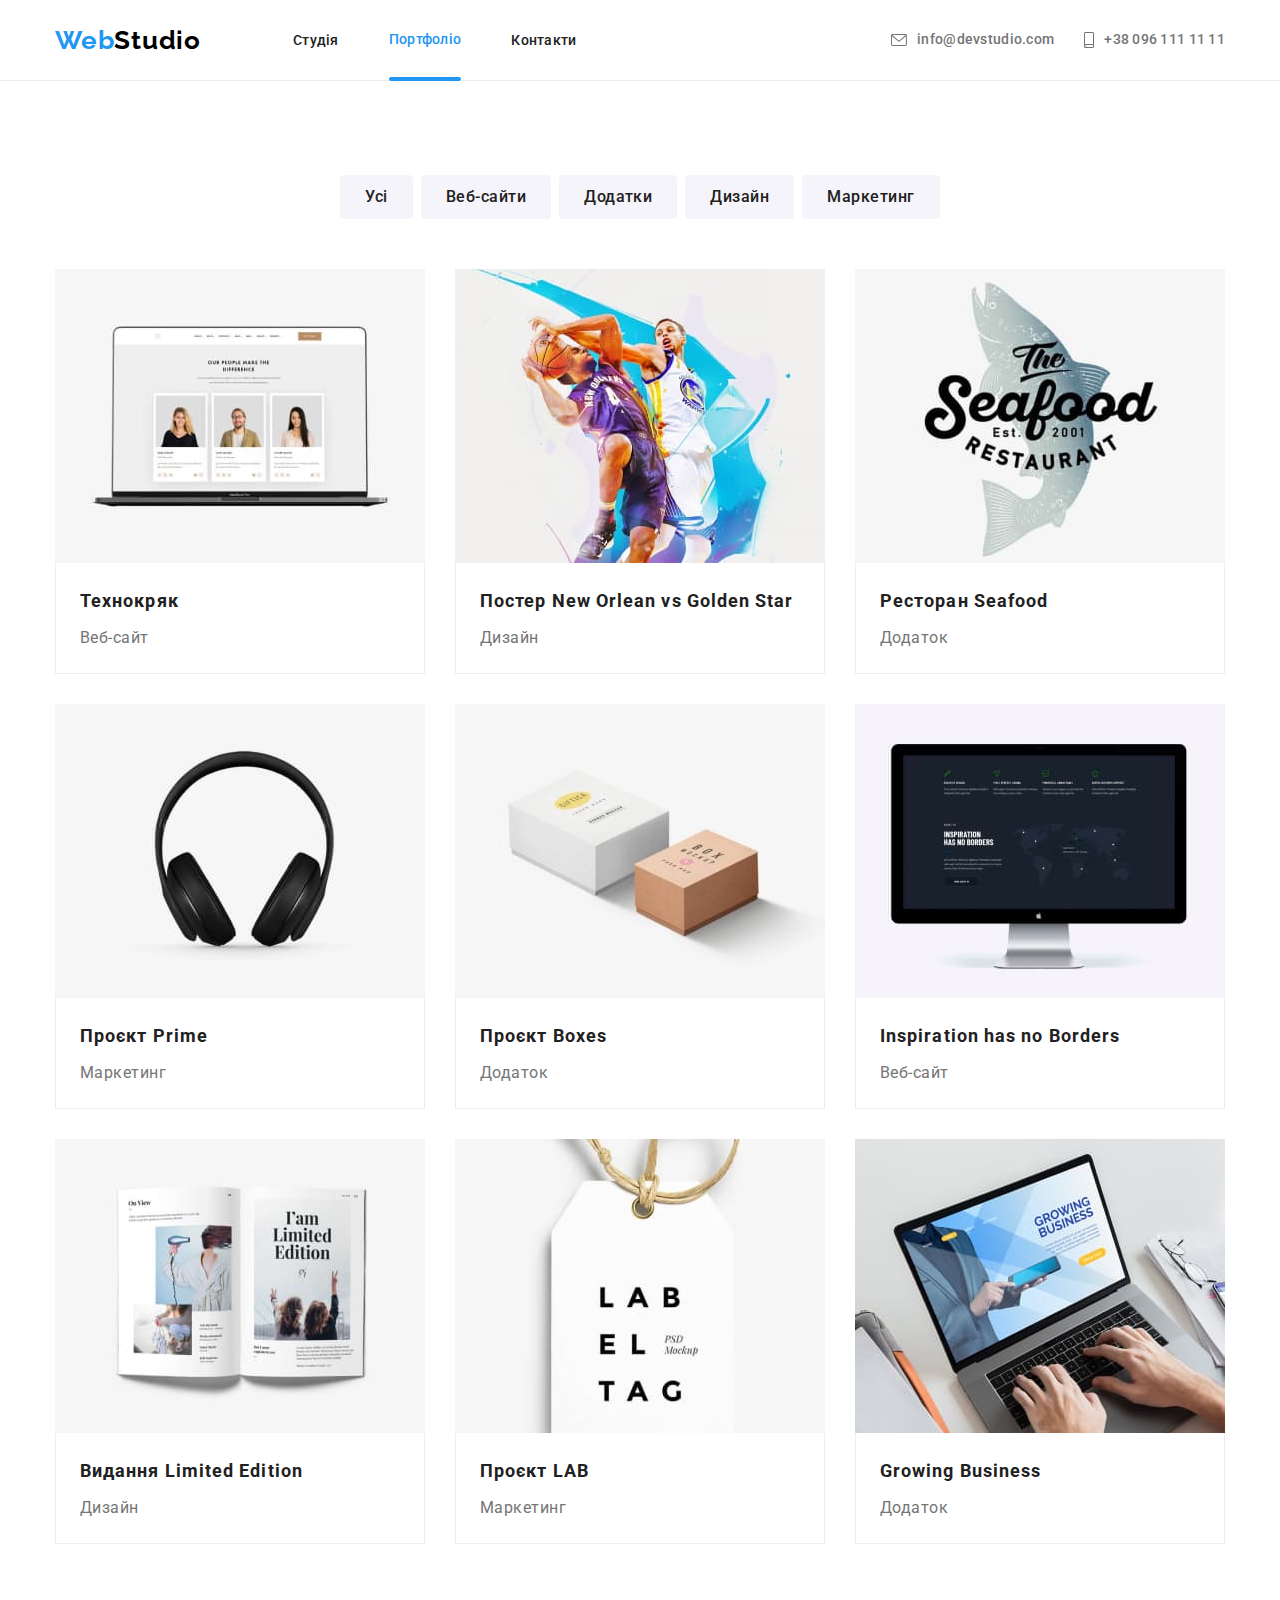
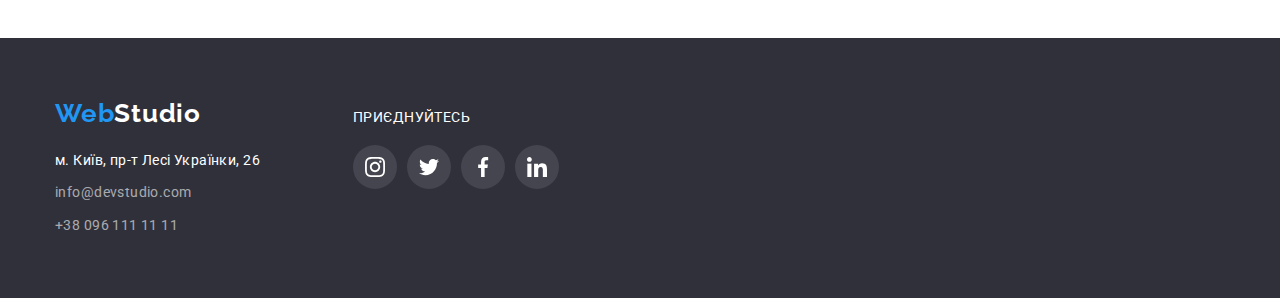
==== portfolio.html @ 1a9cc2b4 "сделал форму без чекбокса иконок ховере на иконках" ====
<!DOCTYPE html>
<html lang="uk">
  <head>
    <meta charset="UTF-8" />
    <meta http-equiv="X-UA-Compatible" content="IE=edge" />
    <meta name="viewport" content="width=device-width, initial-scale=1.0" />
    <title>Document</title>
    <link rel="preconnect" href="https://fonts.googleapis.com" />
    <link rel="preconnect" href="https://fonts.gstatic.com" crossorigin />
    <link
      href="https://fonts.googleapis.com/css2?family=Raleway:wght@700&family=Roboto:wght@400;500;700;900&display=swap"
      rel="stylesheet"
    />
    <link
      rel="stylesheet"
      href="https://cdnjs.cloudflare.com/ajax/libs/modern-normalize/1.0.0/modern-normalize.min.css"
    />
    <link rel="stylesheet" href="./css/common.css" />
    <link rel="stylesheet" href="./css/portfolio.css" />
  </head>
  <body>
    <header class="header">
      <div class="container header-container">
        <nav class="nav-header">
          <a href="index.html" class="logo logo-header"
            ><span class="accentlogo">Web</span>Studio</a
          >
          <ul class="site-nav">
            <li class="site-nav-item"><a href="index.html" class="link">Студія</a></li>
            <li class="site-nav-item">
              <a href="portfolio.html" class="link current">Портфоліо</a>
            </li>
            <li class="site-nav-item"><a href="" class="link">Контакти</a></li>
          </ul>
        </nav>

        <ul class="contacts">
          <li class="contacts-item">
            <a href="mailto:info@devstudio.com" class="contacts-link">
              <svg class="icon-header-mail" width="16" height="12">
                <use href="./images/icons.svg#icon-mail"></use>
              </svg>
              info@devstudio.com</a
            >
          </li>
          <li class="contacts-item">
            <a href="tel:+390961111111" class="contacts-link">
              <svg class="icon-header-smartphone" width="10" height="16">
                <use href="./images/icons.svg#icon-smartphone"></use>
              </svg>
              +38 096 111 11 11</a
            >
          </li>
        </ul>
      </div>
    </header>
    <main>
      <section class="section">
        <div class="container">
          <h1 class="visually-hidden">Список прикладів робіт</h1>
          <ul class="portfolio-menu-list">
            <li class="portfolio-menu-item">
              <button type="button" class="btn-secondary">Усі</button>
            </li>
            <li class="portfolio-menu-item">
              <button type="button" class="btn-secondary">Веб-сайти</button>
            </li>
            <li class="portfolio-menu-item">
              <button type="button" class="btn-secondary">Додатки</button>
            </li>
            <li class="portfolio-menu-item">
              <button type="button" class="btn-secondary">Дизайн</button>
            </li>
            <li class="portfolio-menu-item">
              <button type="button" class="btn-secondary">Маркетинг</button>
            </li>
          </ul>
          <ul class="portfolio-list">
            <li class="portfolio-item">
              <a href="" class="portfolio-link">
                <div class="overlay-wrapper">
                  <img
                    src="./images/notebook.jpg"
                    class="portfolio-img"
                    alt="ноутбук"
                    width="370"
                  />
                  <p class="overlay">
                    Ресурс пропонує комплексні пропозиції з різним рівнем функціоналу та сервісів.
                    Все це дозволить відвідувачу отримати вичерпні відомості про компанію чи
                    приватну особу.
                  </p>
                </div>

                <div class="portfolio-title-text">
                  <h2 class="portfolio-sub-title">Технокряк</h2>
                  <p class="portfolio-text">Веб-сайт</p>
                </div>
              </a>
            </li>
            <li class="portfolio-item">
              <a href="" class="portfolio-link">
                <div class="overlay-wrapper">
                  <img
                    src="./images/basketball.jpg"
                    class="portfolio-img"
                    alt="басектболісти"
                    width="370"
                  />
                  <p class="overlay">
                    Ресурс пропонує комплексні пропозиції з різним рівнем функціоналу та сервісів.
                    Все це дозволить відвідувачу отримати вичерпні відомості про компанію чи
                    приватну особу.
                  </p>
                </div>
                <div class="portfolio-title-text">
                  <h2 class="portfolio-sub-title">Постер New Orlean vs Golden Star</h2>
                  <p class="portfolio-text">Дизайн</p>
                </div>
              </a>
            </li>
            <li class="portfolio-item">
              <a href="" class="portfolio-link">
                <div class="overlay-wrapper">
                  <img src="./images/seafood.jpg" class="portfolio-img" alt="емблема" width="370" />
                  <p class="overlay">
                    Ресурс пропонує комплексні пропозиції з різним рівнем функціоналу та сервісів.
                    Все це дозволить відвідувачу отримати вичерпні відомості про компанію чи
                    приватну особу.
                  </p>
                </div>
                <div class="portfolio-title-text">
                  <h2 class="portfolio-sub-title">Ресторан Seafood</h2>
                  <p class="portfolio-text">Додаток</p>
                </div>
              </a>
            </li>
            <li class="portfolio-item">
              <a href="" class="portfolio-link">
                <div class="overlay-wrapper">
                  <img
                    src="./images/headphones.jpg"
                    class="portfolio-img"
                    alt="навушники"
                    width="370"
                  />
                  <p class="overlay">
                    Ресурс пропонує комплексні пропозиції з різним рівнем функціоналу та сервісів.
                    Все це дозволить відвідувачу отримати вичерпні відомості про компанію чи
                    приватну особу.
                  </p>
                </div>
                <div class="portfolio-title-text">
                  <h2 class="portfolio-sub-title">Проєкт Prime</h2>
                  <p class="portfolio-text">Маркетинг</p>
                </div>
              </a>
            </li>
            <li class="portfolio-item">
              <a href="" class="portfolio-link">
                <div class="overlay-wrapper">
                  <img src="./images/boxes.jpg" class="portfolio-img" alt="коробки" width="370" />
                  <p class="overlay">
                    Ресурс пропонує комплексні пропозиції з різним рівнем функціоналу та сервісів.
                    Все це дозволить відвідувачу отримати вичерпні відомості про компанію чи
                    приватну особу.
                  </p>
                </div>
                <div class="portfolio-title-text">
                  <h2 class="portfolio-sub-title">Проєкт Boxes</h2>
                  <p class="portfolio-text">Додаток</p>
                </div>
              </a>
            </li>
            <li class="portfolio-item">
              <a href="" class="portfolio-link">
                <div class="overlay-wrapper">
                  <img src="./images/monitor.jpg" class="portfolio-img" alt="монітор" width="370" />
                  <p class="overlay">
                    Ресурс пропонує комплексні пропозиції з різним рівнем функціоналу та сервісів.
                    Все це дозволить відвідувачу отримати вичерпні відомості про компанію чи
                    приватну особу.
                  </p>
                </div>
                <div class="portfolio-title-text">
                  <h2 class="portfolio-sub-title">Inspiration has no Borders</h2>
                  <p class="portfolio-text">Веб-сайт</p>
                </div>
              </a>
            </li>
            <li class="portfolio-item">
              <a href="" class="portfolio-link">
                <div class="overlay-wrapper">
                  <img src="./images/book.jpg" class="portfolio-img" alt="книга" width="370" />
                  <p class="overlay">
                    Ресурс пропонує комплексні пропозиції з різним рівнем функціоналу та сервісів.
                    Все це дозволить відвідувачу отримати вичерпні відомості про компанію чи
                    приватну особу.
                  </p>
                </div>
                <div class="portfolio-title-text">
                  <h2 class="portfolio-sub-title">Видання Limited Edition</h2>
                  <p class="portfolio-text">Дизайн</p>
                </div>
              </a>
            </li>
            <li class="portfolio-item">
              <a href="" class="portfolio-link">
                <div class="overlay-wrapper">
                  <img src="./images/tag.jpg" class="portfolio-img" alt="брелок" width="370" />
                  <p class="overlay">
                    Ресурс пропонує комплексні пропозиції з різним рівнем функціоналу та сервісів.
                    Все це дозволить відвідувачу отримати вичерпні відомості про компанію чи
                    приватну особу.
                  </p>
                </div>
                <div class="portfolio-title-text">
                  <h2 class="portfolio-sub-title">Проєкт LAB</h2>
                  <p class="portfolio-text">Маркетинг</p>
                </div>
              </a>
            </li>
            <li class="portfolio-item">
              <a href="" class="portfolio-link">
                <div class="overlay-wrapper">
                  <img
                    src="./images/notebook-work.jpg"
                    class="portfolio-img"
                    alt="ноутбук-праця"
                    width="370"
                  />
                  <p class="overlay">
                    Ресурс пропонує комплексні пропозиції з різним рівнем функціоналу та сервісів.
                    Все це дозволить відвідувачу отримати вичерпні відомості про компанію чи
                    приватну особу.
                  </p>
                </div>
                <div class="portfolio-title-text">
                  <h2 class="portfolio-sub-title">Growing Business</h2>
                  <p class="portfolio-text">Додаток</p>
                </div>
              </a>
            </li>
          </ul>
        </div>
      </section>
    </main>
    <footer class="footer">
      <div class="container footer-container">
        <div class="footer-container-address">
          <a href="index.html" class="logo"><span class="accentlogo">Web</span>Studio</a>
          <address class="address-footer">
            <ul class="address-footer-list">
              <li class="address-item">
                <a
                  href="https://goo.gl/maps/RYjKqLjYyLRPvNdB7"
                  target="_blank"
                  rel="noopener noreferrer"
                  class="address-link"
                  >м. Київ, пр-т Лесі Українки, 26</a
                >
              </li>
              <li class="address-item">
                <a href="mailto:info@devstudio.com" class="footer-contacts">info@devstudio.com</a>
              </li>
              <li class="address-item">
                <a href="tel:+380961111111" class="footer-contacts">+38 096 111 11 11</a>
              </li>
            </ul>
          </address>
        </div>
        <div class="footer-social-container">
          <p class="social-links-text">приєднуйтесь</p>
          <ul class="social-links-list">
            <li>
              <a href="" class="footer-social-links">
                <svg class="social-links-icon" width="20" height="20">
                  <use href="./images/icons.svg#icon-instagram"></use>
                </svg>
              </a>
            </li>
            <li>
              <a href="" class="footer-social-links">
                <svg class="social-links-icon" width="20" height="20">
                  <use href="./images/icons.svg#icon-twitter"></use>
                </svg>
              </a>
            </li>
            <li>
              <a href="" class="footer-social-links"
                ><svg class="social-links-icon" width="20" height="20">
                  <use href="./images/icons.svg#icon-facebook"></use>
                </svg>
              </a>
            </li>
            <li>
              <a href="" class="footer-social-links">
                <svg class="social-links-icon" width="20" height="20">
                  <use href="./images/icons.svg#icon-linkedin"></use>
                </svg>
              </a>
            </li>
          </ul>
        </div>
      </div>
    </footer>
  </body>
</html>
---- css/common.css ----
/* цвет основного текста #212121 */
/* цвет вторичного текста #757575 */
/* цвет белый #FFFFFF */
/* цвет акцент #2196F3 */
/* цвет фона главного заголовка #2F303A */
:root {
  --primary-text-color: #212121;
  --p-text-color: #757575;
  --accent-color: #2196f3;
  --primary-white-color: #ffffff;
}

body {
  background-color: var(--primary-white-color);
  color: var(--primary-text-color);

  font-family: Roboto, sans-serif;
  letter-spacing: 0.03em;
}
h1,
h2,
h3,
p {
  margin-top: 0;
  margin-bottom: 0;
}
ul {
  margin-top: 0;
  margin-bottom: 0;
  padding-left: 0;
  list-style: none;
}
img,
a {
  display: block;
}

/* header nav */
.container {
  width: 1200px;
  padding-left: 15px;
  padding-right: 15px;
  margin: 0 auto;
}
.header-container {
  display: flex;
  align-items: center;
}

.header {
  border-bottom: 1px solid #ececec;
}
.nav-header {
  display: flex;
  align-items: center;
}
.logo {
  display: inline-block;
  color: #000000;

  font-family: Raleway;
  font-size: 26px;
  font-weight: 700;
  line-height: 1.19;
  letter-spacing: 0.03em;
  text-decoration: none;
}

.accentlogo {
  color: var(--accent-color);
}

.site-nav {
  display: flex;
  align-items: center;
  margin-left: 92px;
}
.site-nav-item:not(:last-child) {
  margin-right: 50px;
}
.site-nav .link.current {
  color: var(--accent-color);
  line-height: 1.14;
}

.link.current::after {
  content: '';
  width: 100%;
  height: 4px;
  background-color: #2196f3;
  border-radius: 2px;
  position: absolute;
  left: 0;
  bottom: -1px;
}

.site-nav a {
  color: var(--primary-text-color);
  font-size: 14px;
  font-weight: 500;
  text-decoration: none;
  letter-spacing: 0.02em;
}
.link {
  padding-top: 32px;
  padding-bottom: 32px;
  display: block;
  position: relative;
  transition: color 250ms cubic-bezier(0.4, 0, 0.2, 1);
}

.link:hover,
.link:focus {
  color: var(--accent-color);
}

.link:hover::after,
.link:focus::after {
  content: '';
  width: 100%;
  height: 4px;
  background-color: #2196f3;
  border-radius: 2px;
  position: absolute;
  left: 0;
  bottom: -1px;
}

.link::after {
  content: '';
  width: 100%;
  height: 4px;
  background-color: transparent;
  border-radius: 2px;
  position: absolute;
  left: 0;
  bottom: -1px;
  transition: background-color 250ms cubic-bezier(0.4, 0, 0.2, 1);
}

.contacts {
  display: flex;
  align-items: center;
  margin-left: auto;
}
.contacts-item:not(:last-child) {
  margin-right: 30px;
}

.contacts-link {
  display: inline-flex;
  align-items: center;
  padding-top: 32px;
  padding-bottom: 32px;
  color: var(--p-text-color);
  text-decoration: none;

  font-size: 14px;
  font-weight: 500;
  line-height: 1.14;
  letter-spacing: 0.02em;
  transition: color 250ms cubic-bezier(0.4, 0, 0.2, 1);
}

.icon-header-mail {
  margin-right: 10px;
  width: 16px;
  height: 12px;
  fill: currentColor;
}

.icon-header-smartphone {
  margin-right: 10px;
  width: 10px;
  height: 16px;
  fill: currentColor;
}

.contacts-link:hover,
.contacts-link:focus {
  color: var(--accent-color);
}
/* footer */

.footer {
  background-color: #2f303a;
  padding-top: 60px;
  padding-bottom: 60px;
  display: flex;
  justify-content: center;
  align-items: center;
}

.footer-container-address {
  margin-right: 93px;
}

.footer-container {
  display: flex;
  align-items: baseline;
}

.footer .logo {
  color: var(--primary-white-color);
}

.footer .accentlogo {
  color: var(--accent-color);
}

.footer:hover,
.footer:focus {
  color: var(--accent-color);
}

.address-footer {
  font-style: normal;
}

.address-footer-list {
  margin-top: 20px;
}

.address-item:not(:last-child) {
  margin-bottom: 9px;
}

.address-link {
  color: var(--primary-white-color);

  text-decoration: none;

  font-size: 14px;
  line-height: 1.7;
  letter-spacing: 0.03em;
  transition: color 250ms cubic-bezier(0.4, 0, 0.2, 1);
}

.address-link:hover,
.address-link:focus {
  color: var(--accent-color);
}

.footer-contacts {
  color: rgba(255, 255, 255, 0.6);

  text-decoration: none;

  font-style: normal;
  font-size: 14px;
  line-height: 1.7;
  letter-spacing: 0.03em;
  transition: color 250ms cubic-bezier(0.4, 0, 0.2, 1);
}

.footer-contacts:hover,
.footer-contacts:focus {
  color: var(--accent-color);
}

.social-links-text {
  margin-bottom: 20px;
  color: var(--primary-white-color);
  font-size: 14px;
  line-height: calc(16 / 14);
  letter-spacing: 0.03em;
  text-transform: uppercase;
}

.social-links-list {
  display: flex;
}

.footer-social-links {
  margin-right: 10px;
  background-color: rgba(255, 255, 255, 0.1);
  border-radius: 50%;
  width: 44px;
  height: 44px;
  display: flex;
  align-items: center;
  justify-content: center;
  transition: background-color 250ms cubic-bezier(0.4, 0, 0.2, 1);
}

.social-links-icon {
  fill: var(--primary-white-color);
  width: 20px;
  height: 20px;
}

.social-links-item:last-child {
  margin-right: 0;
}

.footer-social-links:hover,
.footer-social-links:focus {
  background-color: var(--accent-color);
}
---- css/portfolio.css ----
/* main */

.section {
  padding-bottom: 94px;
  padding-top: 94px;
}
.visually-hidden {
  position: absolute;
  width: 1px;
  height: 1px;
  margin: -1px;
  border: 0;
  padding: 0;
  white-space: nowrap;
  clip-path: inset(100%);
  clip: rect(0 0 0 0);
  overflow: hidden;
}
.portfolio-menu-list {
  display: flex;
  justify-content: center;
  margin-bottom: 50px;
  gap: 8px;
}

.btn-secondary {
  border-radius: 4px;
  border: solid transparent;
  padding: 6px 22px;

  color: var(--primary-text-color);
  background-color: #f5f4fa;

  cursor: pointer;

  font-weight: 500;
  line-height: 1.62;
  letter-spacing: 0.03em;
  transition: color 250ms cubic-bezier(0.4, 0, 0.2, 1),
    background-color 250ms cubic-bezier(0.4, 0, 0.2, 1),
    box-shadow 250ms cubic-bezier(0.4, 0, 0.2, 1);
}
.btn-secondary:hover,
.btn-secondary:focus {
  color: var(--primary-white-color);
  background-color: var(--accent-color);
  box-shadow: 0px 3px 1px rgba(0, 0, 0, 0.1), 0px 1px 2px rgba(0, 0, 0, 0.08),
    0px 2px 2px rgba(0, 0, 0, 0.12);
}

.portfolio-item {
  width: 370px;
}

.portfolio-list {
  display: flex;
  flex-wrap: wrap;
  gap: 30px;
}

.portfolio-link {
  text-decoration: none;
  display: block;
  outline: transparent;
  transition: box-shadow 250ms cubic-bezier(0.4, 0, 0.2, 1);
}

.portfolio-title-text {
  padding-top: 20px;
  padding-left: 24px;
  padding-right: 24px;
  padding-bottom: 20px;
  border: 1px solid #eeeeee;
  border-top: 0px;
}

.portfolio-sub-title {
  margin-bottom: 4px;
  color: var(--primary-text-color);

  font-size: 18px;
  line-height: 2;
  letter-spacing: 0.06em;
}
.portfolio-text {
  color: var(--p-text-color);

  line-height: 1.87;
}

.overlay {
  width: 100%;
  height: 100%;
  position: absolute;
  left: 0;
  top: 0;
  background: rgba(33, 150, 243, 0.9);
  font-size: 18px;
  line-height: calc(28 / 18);
  letter-spacing: 0.03em;
  padding: 63px 24px;
  color: #ffffff;
  transform: translateY(100%);
  transition: transform 250ms cubic-bezier(0.4, 0, 0.2, 1);
}

.overlay-wrapper {
  position: relative;
  overflow: hidden;
}

.portfolio-link:hover .overlay,
.portfolio-link:focus .overlay {
  transform: translateY(0);
}

.portfolio-link:hover,
.portfolio-link:focus {
  box-shadow: 0px 1px 1px rgba(0, 0, 0, 0.12), 0px 4px 4px rgba(0, 0, 0, 0.06),
    1px 4px 6px rgba(0, 0, 0, 0.16);
}
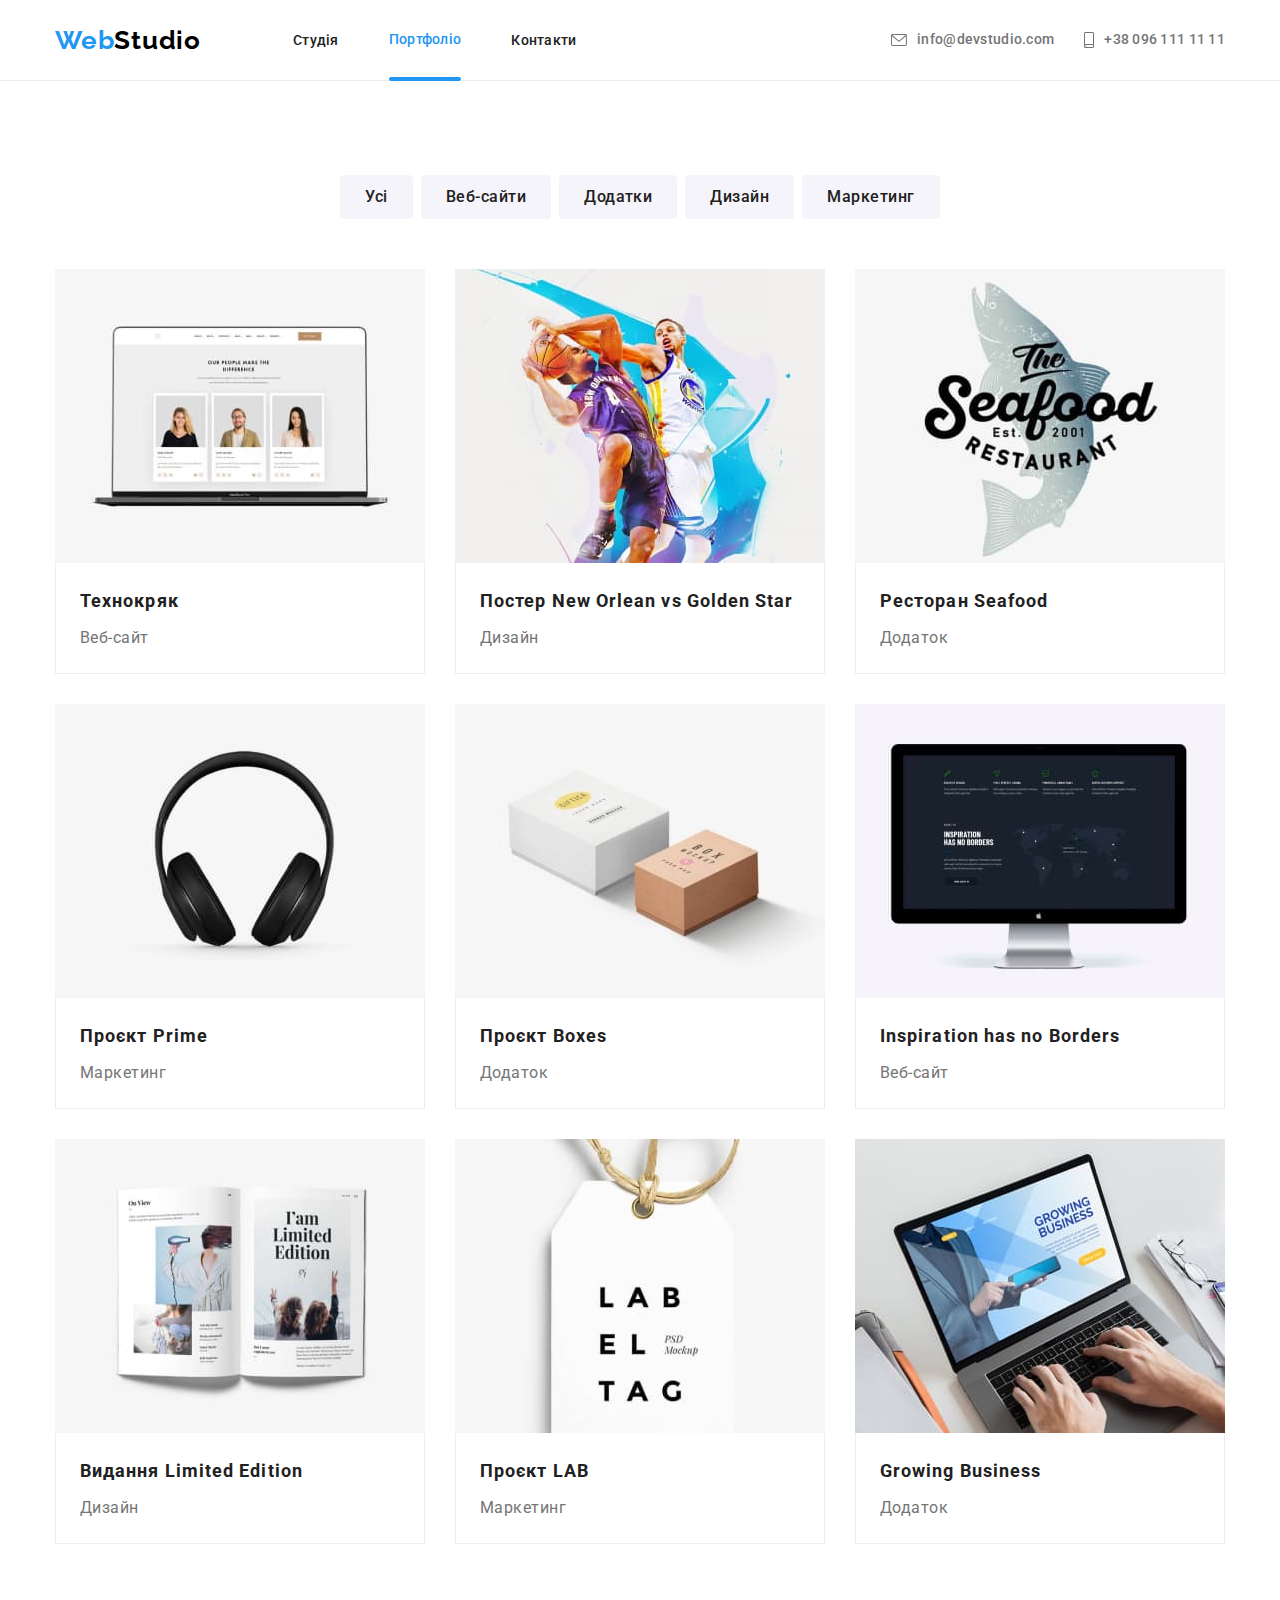
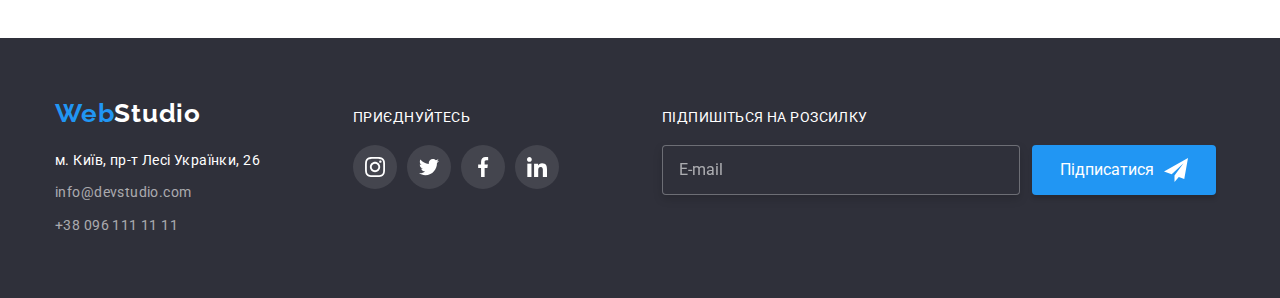
==== commit 2a6a5d2b: "сделал футер" ====
--- a/portfolio.html
+++ b/portfolio.html
@@ -302,6 +302,27 @@
             </li>
           </ul>
         </div>
+        <div class="footer-form">
+          <p class="footer-form-text">Підпишіться на розсилку</p>
+          <form>
+            <div class="form-field-footer">
+              <label class="form-label-footer" for="email"></label>
+              <input
+                class="form-input-footer"
+                type="email"
+                name="email"
+                id="email"
+                placeholder="E-mail"
+              />
+              <button type="submit" class="form-button-footer">
+                Підписатися
+                <svg class="footer-btn-icon">
+                  <use href="./images/icons.svg#icon-send"></use>
+                </svg>
+              </button>
+            </div>
+          </form>
+        </div>
       </div>
     </footer>
   </body>
--- a/css/common.css
+++ b/css/common.css
@@ -271,6 +271,10 @@
   display: flex;
 }
 
+.footer-social-container {
+  margin-right: 93px;
+}
+
 .footer-social-links {
   margin-right: 10px;
   background-color: rgba(255, 255, 255, 0.1);
@@ -297,3 +301,68 @@
 .footer-social-links:focus {
   background-color: var(--accent-color);
 }
+
+.footer-form-text {
+  margin-bottom: 20px;
+  color: var(--primary-white-color);
+  font-size: 14px;
+  line-height: calc(16 / 14);
+  letter-spacing: 0.03em;
+  text-transform: uppercase;
+}
+
+.form-field-footer input::placeholder {
+  color: rgba(255, 255, 255, 0.6);
+}
+
+.form-field-footer {
+  display: flex;
+}
+
+.form-button-footer {
+  display: flex;
+  justify-content: center;
+  align-items: center;
+  padding: 10px 28px;
+  background: var(--accent-color);
+  color: var(--primary-white-color);
+  box-shadow: 0px 4px 4px rgba(0, 0, 0, 0.15);
+  border-radius: 4px;
+  border: none;
+  outline: transparent;
+  cursor: pointer;
+  transition: background-color 250ms cubic-bezier(0.4, 0, 0.2, 1);
+}
+
+.form-button-footer:focus,
+.form-button-footer:hover {
+  background-color: #188ce8;
+}
+
+.footer-btn-icon {
+  margin-left: 10px;
+  width: 24px;
+  height: 24px;
+  fill: var(--primary-white-color);
+}
+
+.form-input-footer {
+  width: 358px;
+  height: 50px;
+  border: 1px solid rgba(255, 255, 255, 0.3);
+  filter: drop-shadow(0px 4px 4px rgba(0, 0, 0, 0.15));
+  border-radius: 4px;
+  background: #2f303a;
+  padding-left: 16px;
+  padding-top: 15px;
+  padding-bottom: 15px;
+  margin-right: 12px;
+  cursor: pointer;
+  transition: border-color 250ms cubic-bezier(0.4, 0, 0.2, 1);
+}
+
+.form-input-footer:hover,
+.form-input-footer:focus {
+  border-color: var(--accent-color);
+  outline: transparent;
+}
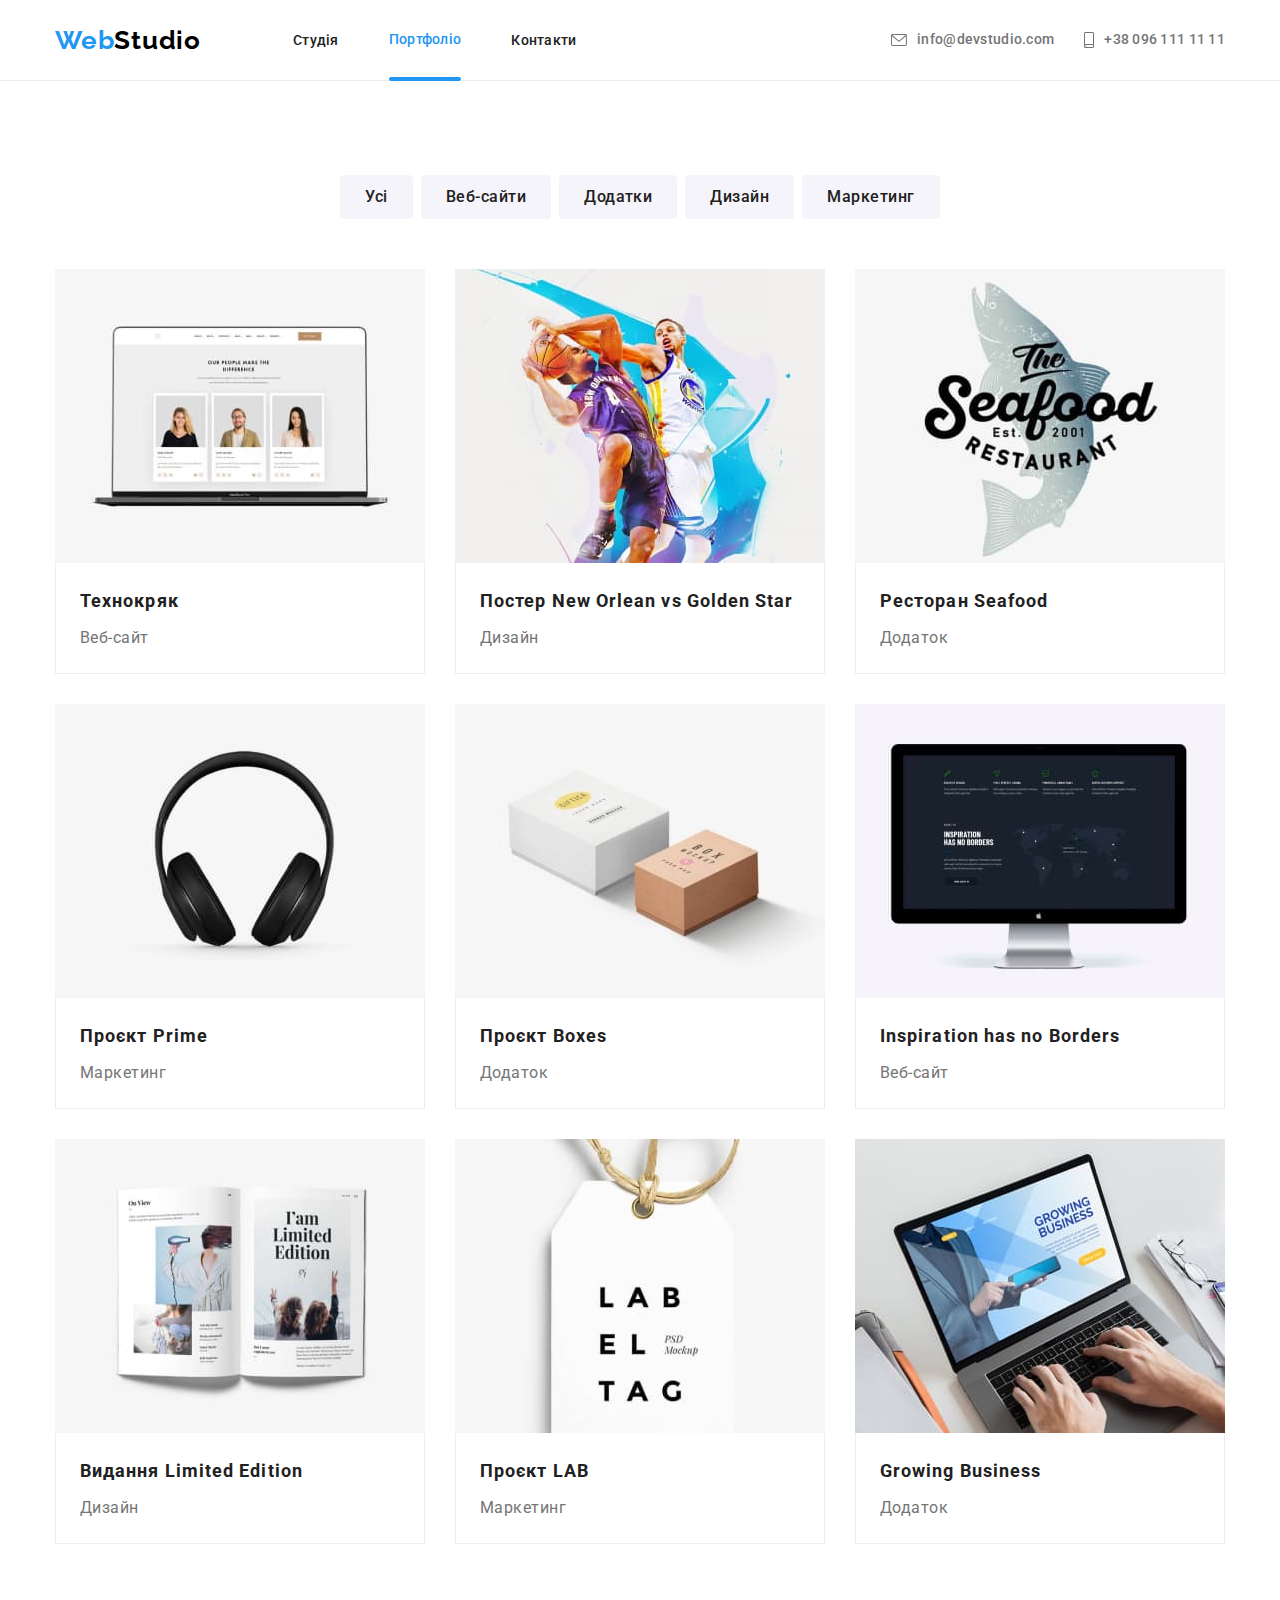
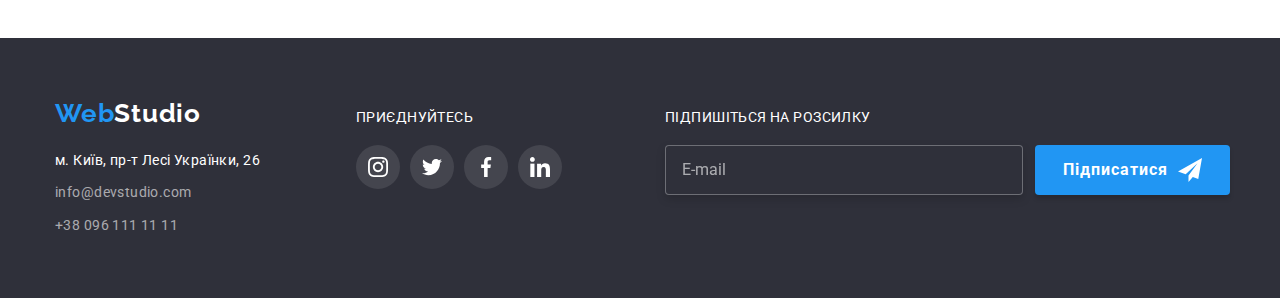
==== commit 96f42f15: "исправил ошибки ДЗ 6" ====
--- a/portfolio.html
+++ b/portfolio.html
@@ -304,23 +304,21 @@
         </div>
         <div class="footer-form">
           <p class="footer-form-text">Підпишіться на розсилку</p>
-          <form>
-            <div class="form-field-footer">
-              <label class="form-label-footer" for="email"></label>
-              <input
-                class="form-input-footer"
-                type="email"
-                name="email"
-                id="email"
-                placeholder="E-mail"
-              />
-              <button type="submit" class="form-button-footer">
-                Підписатися
-                <svg class="footer-btn-icon">
-                  <use href="./images/icons.svg#icon-send"></use>
-                </svg>
-              </button>
-            </div>
+          <form class="form-field-footer">
+            <label class="form-label-footer" for="footer-email"></label>
+            <input
+              class="form-input-footer"
+              type="email"
+              name="email"
+              id="footer-email"
+              placeholder="E-mail"
+            />
+            <button type="submit" class="form-button-footer">
+              Підписатися
+              <svg class="footer-btn-icon">
+                <use href="./images/icons.svg#icon-send"></use>
+              </svg>
+            </button>
           </form>
         </div>
       </div>
--- a/css/common.css
+++ b/css/common.css
@@ -225,6 +225,10 @@
   margin-bottom: 9px;
 }
 
+.address-item {
+  width: 208px;
+}
+
 .address-link {
   color: var(--primary-white-color);
 
@@ -324,6 +328,8 @@
   justify-content: center;
   align-items: center;
   padding: 10px 28px;
+  font-weight: 700;
+  letter-spacing: 0.06em;
   background: var(--accent-color);
   color: var(--primary-white-color);
   box-shadow: 0px 4px 4px rgba(0, 0, 0, 0.15);
@@ -358,11 +364,11 @@
   padding-bottom: 15px;
   margin-right: 12px;
   cursor: pointer;
+  outline: transparent;
   transition: border-color 250ms cubic-bezier(0.4, 0, 0.2, 1);
 }
 
-.form-input-footer:hover,
-.form-input-footer:focus {
+.form-input-footer:focus,
+.form-input-footer:hover {
   border-color: var(--accent-color);
-  outline: transparent;
-}
+}
